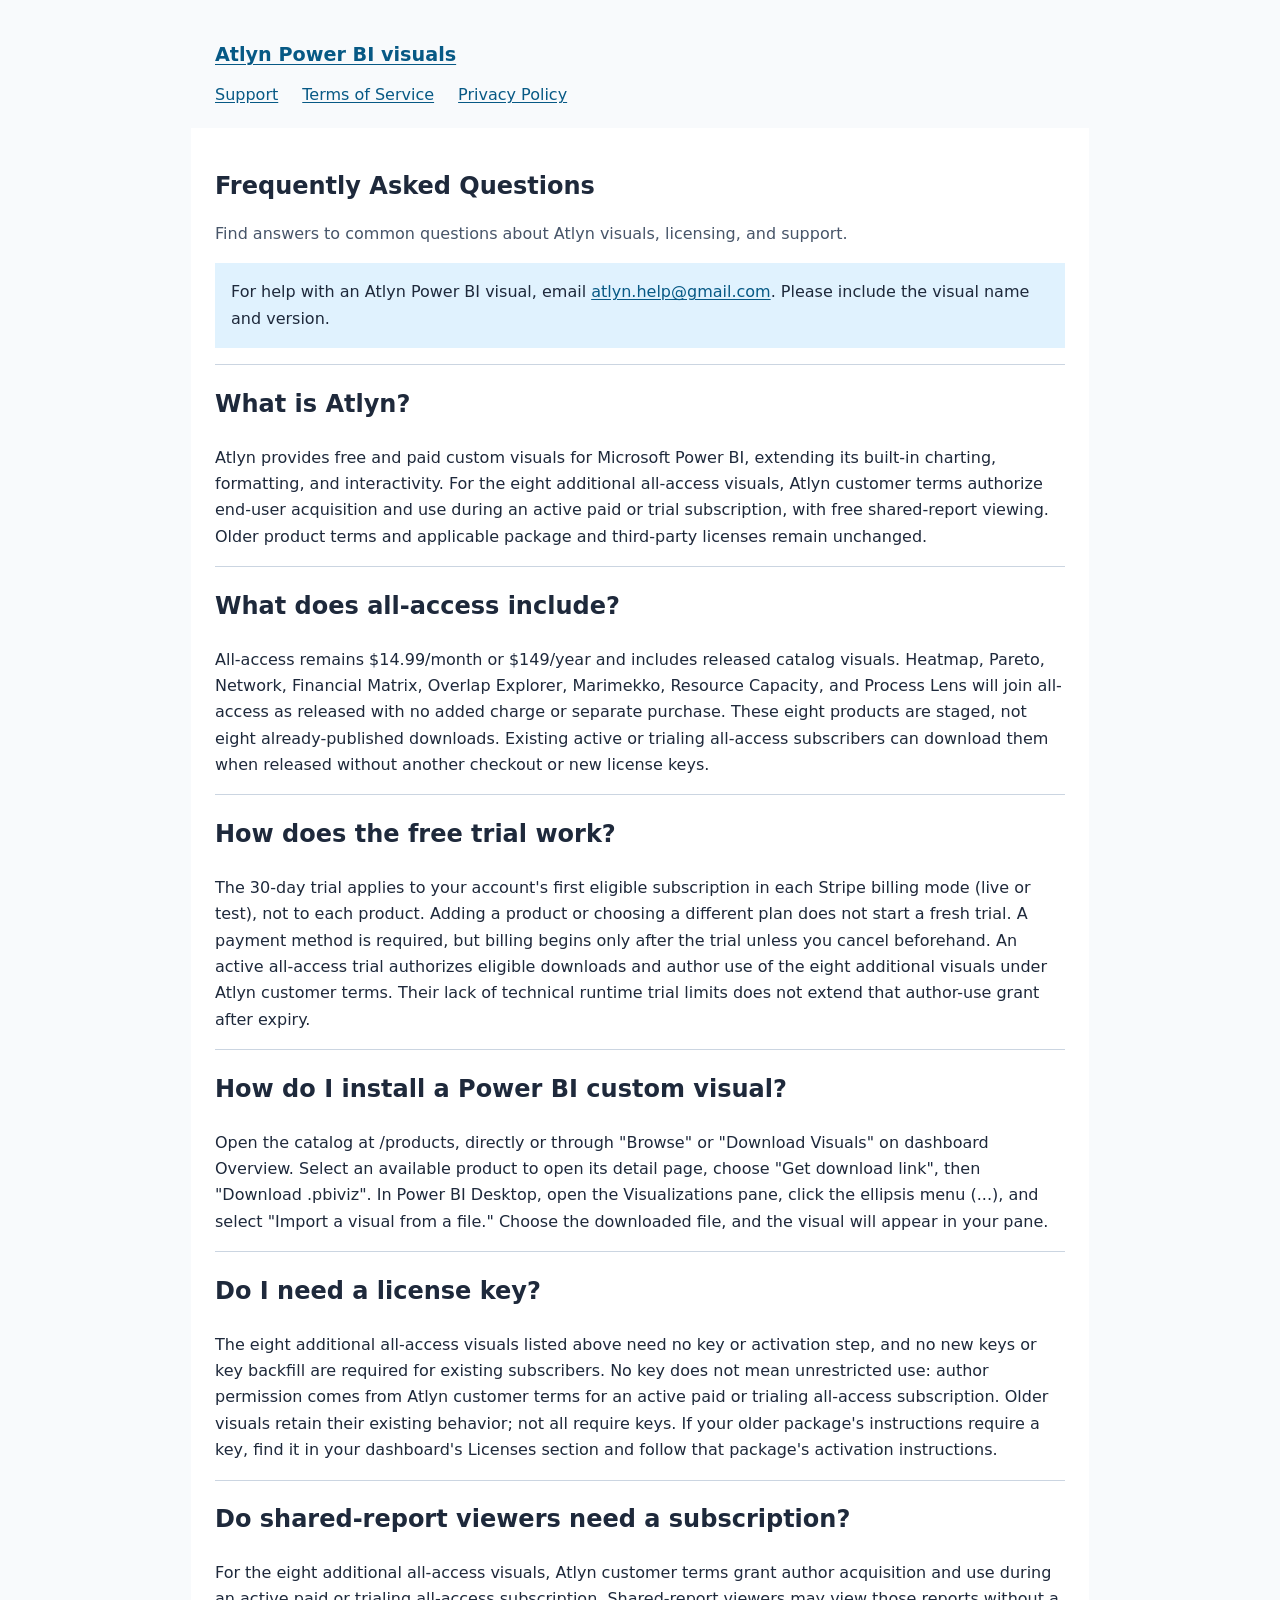
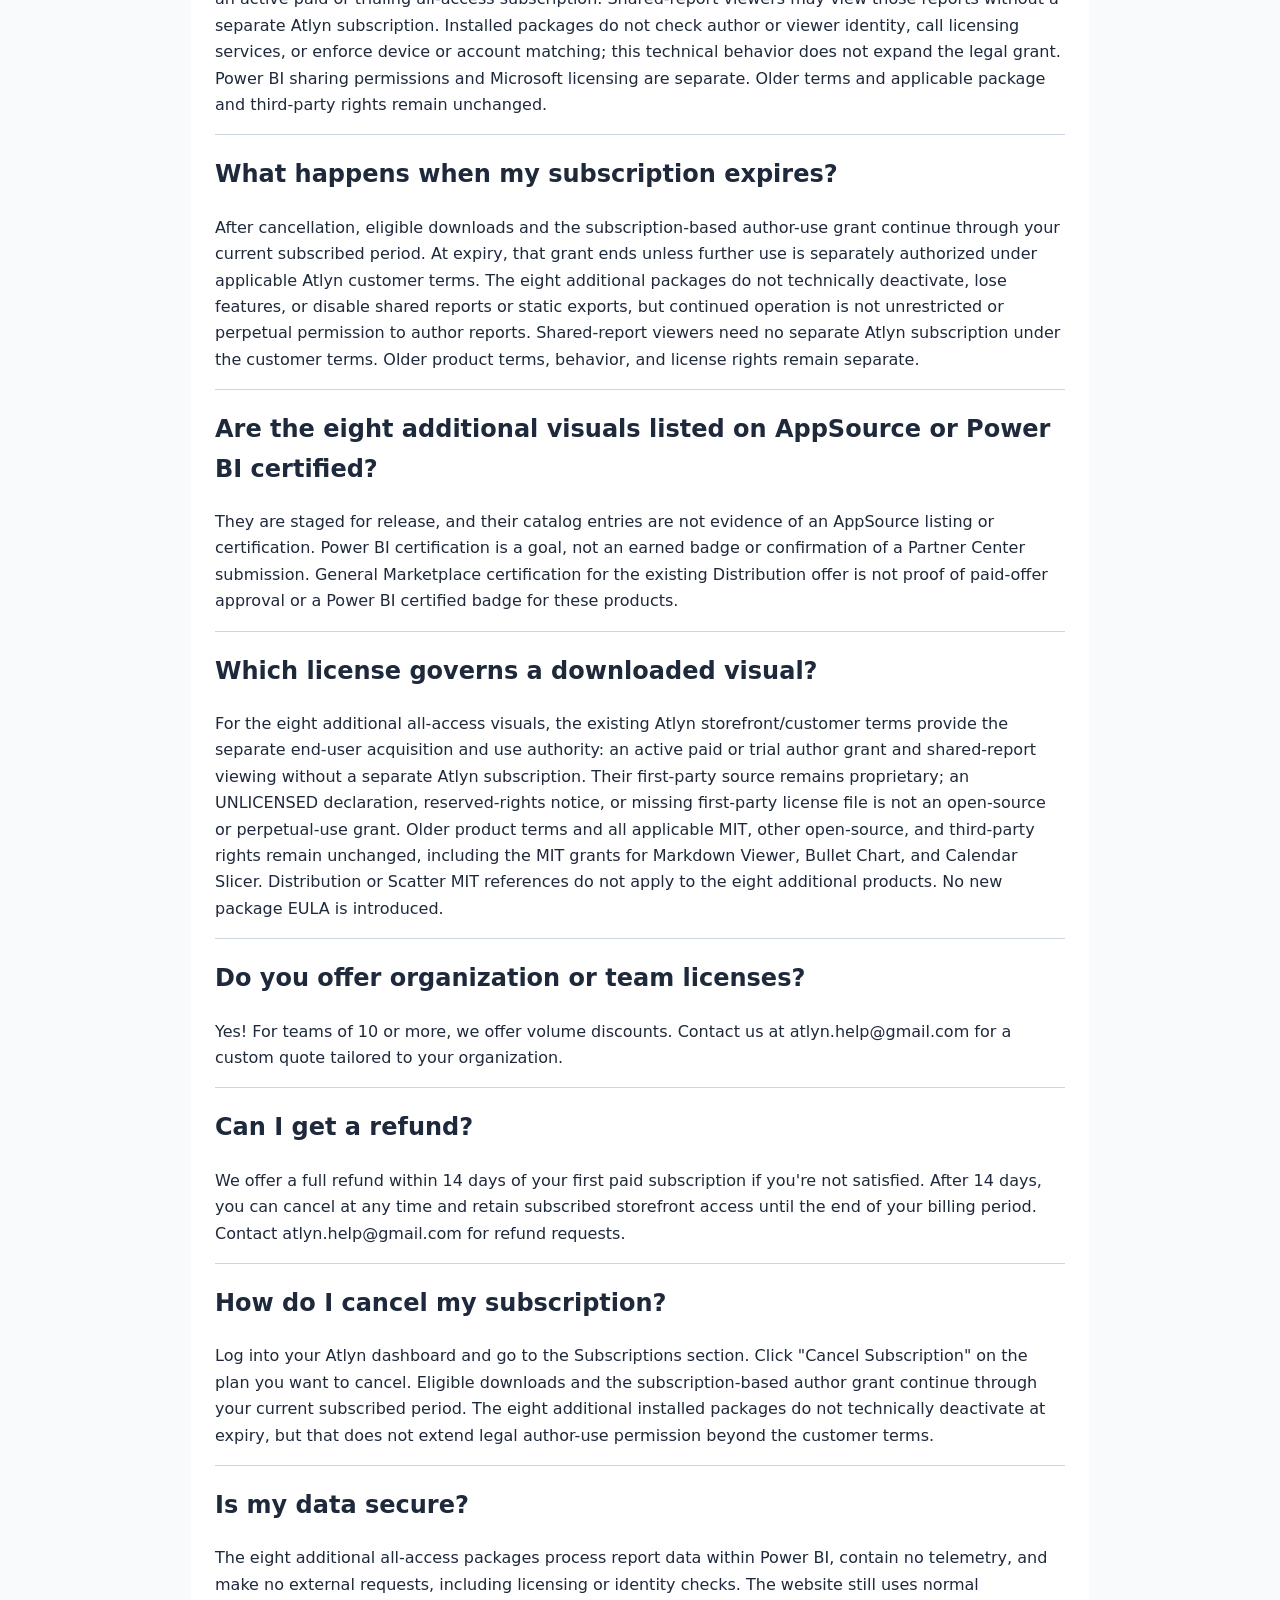
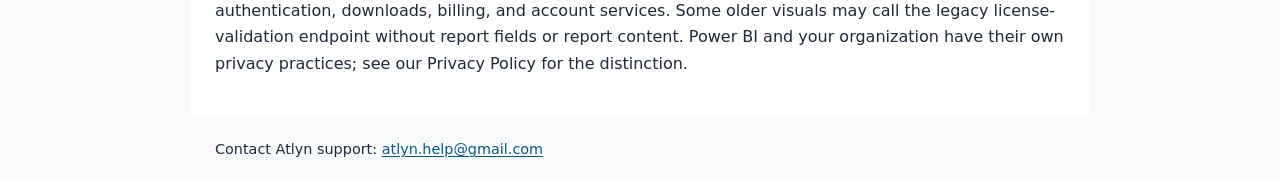
==== docs/faq/index.html @ 2f62292a "Publish public Power BI visual support documents Co-authored-by: Copilot App <223556219+Copilot@user" ====
<!doctype html>
<html lang="en">
<head>
  <meta charset="utf-8">
  <meta name="viewport" content="width=device-width, initial-scale=1">
  <title>Support | Atlyn Power BI visuals</title>
  <link rel="stylesheet" href="../../style.css">
</head>
<body>
  <header class="site-header">
    <p class="brand"><a href="../../">Atlyn Power BI visuals</a></p>
    <nav aria-label="Support and policies">
      <a href="../../docs/faq/">Support</a>
      <a href="../../legal/terms/">Terms of Service</a>
      <a href="../../legal/privacy/">Privacy Policy</a>
    </nav>
  </header>
  <main id="content"><section class="faq-page"><div class="container">
<h1>Frequently Asked Questions</h1>
    <p class="page-subtitle">Find answers to common questions about Atlyn visuals, licensing, and support.</p>
    <p class="support-contact">For help with an Atlyn Power BI visual, email <a href="mailto:atlyn.help&#64;gmail.com">atlyn.help&#64;gmail.com</a>. Please include the visual name and version.</p>
<div class="faq-list"><article class="faq-item"><h2>What is Atlyn?</h2><p>Atlyn provides free and paid custom visuals for Microsoft Power BI, extending its built-in charting, formatting, and interactivity. For the eight additional all-access visuals, Atlyn customer terms authorize end-user acquisition and use during an active paid or trial subscription, with free shared-report viewing. Older product terms and applicable package and third-party licenses remain unchanged.</p></article>
<article class="faq-item"><h2>What does all-access include?</h2><p>All-access remains $14.99/month or $149/year and includes released catalog visuals. Heatmap, Pareto, Network, Financial Matrix, Overlap Explorer, Marimekko, Resource Capacity, and Process Lens will join all-access as released with no added charge or separate purchase. These eight products are staged, not eight already-published downloads. Existing active or trialing all-access subscribers can download them when released without another checkout or new license keys.</p></article>
<article class="faq-item"><h2>How does the free trial work?</h2><p>The 30-day trial applies to your account&#39;s first eligible subscription in each Stripe billing mode (live or test), not to each product. Adding a product or choosing a different plan does not start a fresh trial. A payment method is required, but billing begins only after the trial unless you cancel beforehand. An active all-access trial authorizes eligible downloads and author use of the eight additional visuals under Atlyn customer terms. Their lack of technical runtime trial limits does not extend that author-use grant after expiry.</p></article>
<article class="faq-item"><h2>How do I install a Power BI custom visual?</h2><p>Open the catalog at /products, directly or through &quot;Browse&quot; or &quot;Download Visuals&quot; on dashboard Overview. Select an available product to open its detail page, choose &quot;Get download link&quot;, then &quot;Download .pbiviz&quot;. In Power BI Desktop, open the Visualizations pane, click the ellipsis menu (...), and select &quot;Import a visual from a file.&quot; Choose the downloaded file, and the visual will appear in your pane.</p></article>
<article class="faq-item"><h2>Do I need a license key?</h2><p>The eight additional all-access visuals listed above need no key or activation step, and no new keys or key backfill are required for existing subscribers. No key does not mean unrestricted use: author permission comes from Atlyn customer terms for an active paid or trialing all-access subscription. Older visuals retain their existing behavior; not all require keys. If your older package&#39;s instructions require a key, find it in your dashboard&#39;s Licenses section and follow that package&#39;s activation instructions.</p></article>
<article class="faq-item"><h2>Do shared-report viewers need a subscription?</h2><p>For the eight additional all-access visuals, Atlyn customer terms grant author acquisition and use during an active paid or trialing all-access subscription. Shared-report viewers may view those reports without a separate Atlyn subscription. Installed packages do not check author or viewer identity, call licensing services, or enforce device or account matching; this technical behavior does not expand the legal grant. Power BI sharing permissions and Microsoft licensing are separate. Older terms and applicable package and third-party rights remain unchanged.</p></article>
<article class="faq-item"><h2>What happens when my subscription expires?</h2><p>After cancellation, eligible downloads and the subscription-based author-use grant continue through your current subscribed period. At expiry, that grant ends unless further use is separately authorized under applicable Atlyn customer terms. The eight additional packages do not technically deactivate, lose features, or disable shared reports or static exports, but continued operation is not unrestricted or perpetual permission to author reports. Shared-report viewers need no separate Atlyn subscription under the customer terms. Older product terms, behavior, and license rights remain separate.</p></article>
<article class="faq-item"><h2>Are the eight additional visuals listed on AppSource or Power BI certified?</h2><p>They are staged for release, and their catalog entries are not evidence of an AppSource listing or certification. Power BI certification is a goal, not an earned badge or confirmation of a Partner Center submission. General Marketplace certification for the existing Distribution offer is not proof of paid-offer approval or a Power BI certified badge for these products.</p></article>
<article class="faq-item"><h2>Which license governs a downloaded visual?</h2><p>For the eight additional all-access visuals, the existing Atlyn storefront/customer terms provide the separate end-user acquisition and use authority: an active paid or trial author grant and shared-report viewing without a separate Atlyn subscription. Their first-party source remains proprietary; an UNLICENSED declaration, reserved-rights notice, or missing first-party license file is not an open-source or perpetual-use grant. Older product terms and all applicable MIT, other open-source, and third-party rights remain unchanged, including the MIT grants for Markdown Viewer, Bullet Chart, and Calendar Slicer. Distribution or Scatter MIT references do not apply to the eight additional products. No new package EULA is introduced.</p></article>
<article class="faq-item"><h2>Do you offer organization or team licenses?</h2><p>Yes! For teams of 10 or more, we offer volume discounts. Contact us at atlyn.help@gmail.com for a custom quote tailored to your organization.</p></article>
<article class="faq-item"><h2>Can I get a refund?</h2><p>We offer a full refund within 14 days of your first paid subscription if you&#39;re not satisfied. After 14 days, you can cancel at any time and retain subscribed storefront access until the end of your billing period. Contact atlyn.help@gmail.com for refund requests.</p></article>
<article class="faq-item"><h2>How do I cancel my subscription?</h2><p>Log into your Atlyn dashboard and go to the Subscriptions section. Click &quot;Cancel Subscription&quot; on the plan you want to cancel. Eligible downloads and the subscription-based author grant continue through your current subscribed period. The eight additional installed packages do not technically deactivate at expiry, but that does not extend legal author-use permission beyond the customer terms.</p></article>
<article class="faq-item"><h2>Is my data secure?</h2><p>The eight additional all-access packages process report data within Power BI, contain no telemetry, and make no external requests, including licensing or identity checks. The website still uses normal authentication, downloads, billing, and account services. Some older visuals may call the legacy license-validation endpoint without report fields or report content. Power BI and your organization have their own privacy practices; see our Privacy Policy for the distinction.</p></article></div>
</div></section></main>
  <footer class="site-footer">Contact Atlyn support: <a href="mailto:atlyn.help@gmail.com">atlyn.help@gmail.com</a></footer>
</body>
</html>
---- style.css ----
:root { font-family: system-ui, sans-serif; color: #1e293b; background: #f8fafc; }
body { margin: 0; }
a { color: #075985; text-underline-offset: 0.15em; }
.site-header, main, .site-footer { max-width: 850px; margin: 0 auto; padding: 1.5rem; }
.brand { font-size: 1.2rem; font-weight: 700; }
nav { display: flex; flex-wrap: wrap; gap: 0.5rem 1.5rem; }
main { background: white; line-height: 1.65; }
h1 { line-height: 1.2; }
.last-updated, .page-subtitle { color: #475569; }
.support-contact { padding: 1rem; background: #e0f2fe; }
.faq-item { border-top: 1px solid #cbd5e1; }
.site-footer { font-size: 0.9rem; }
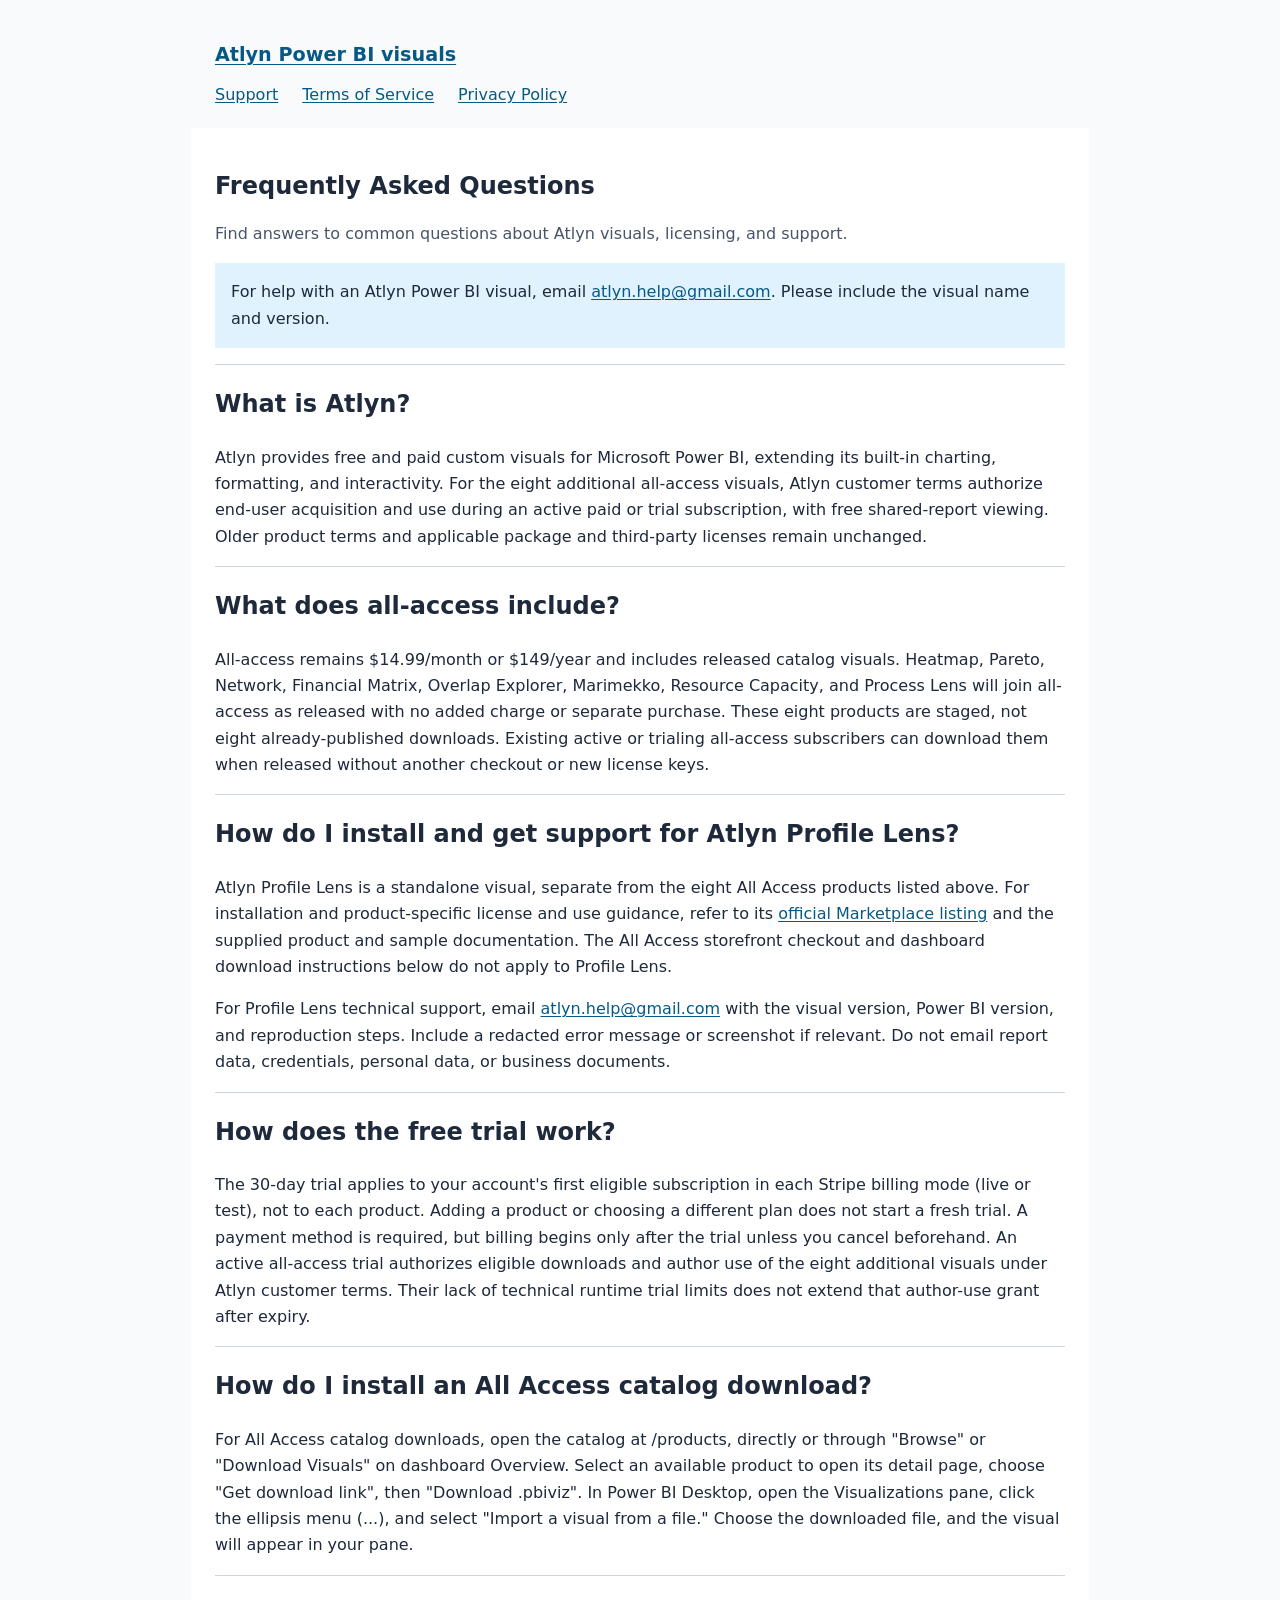
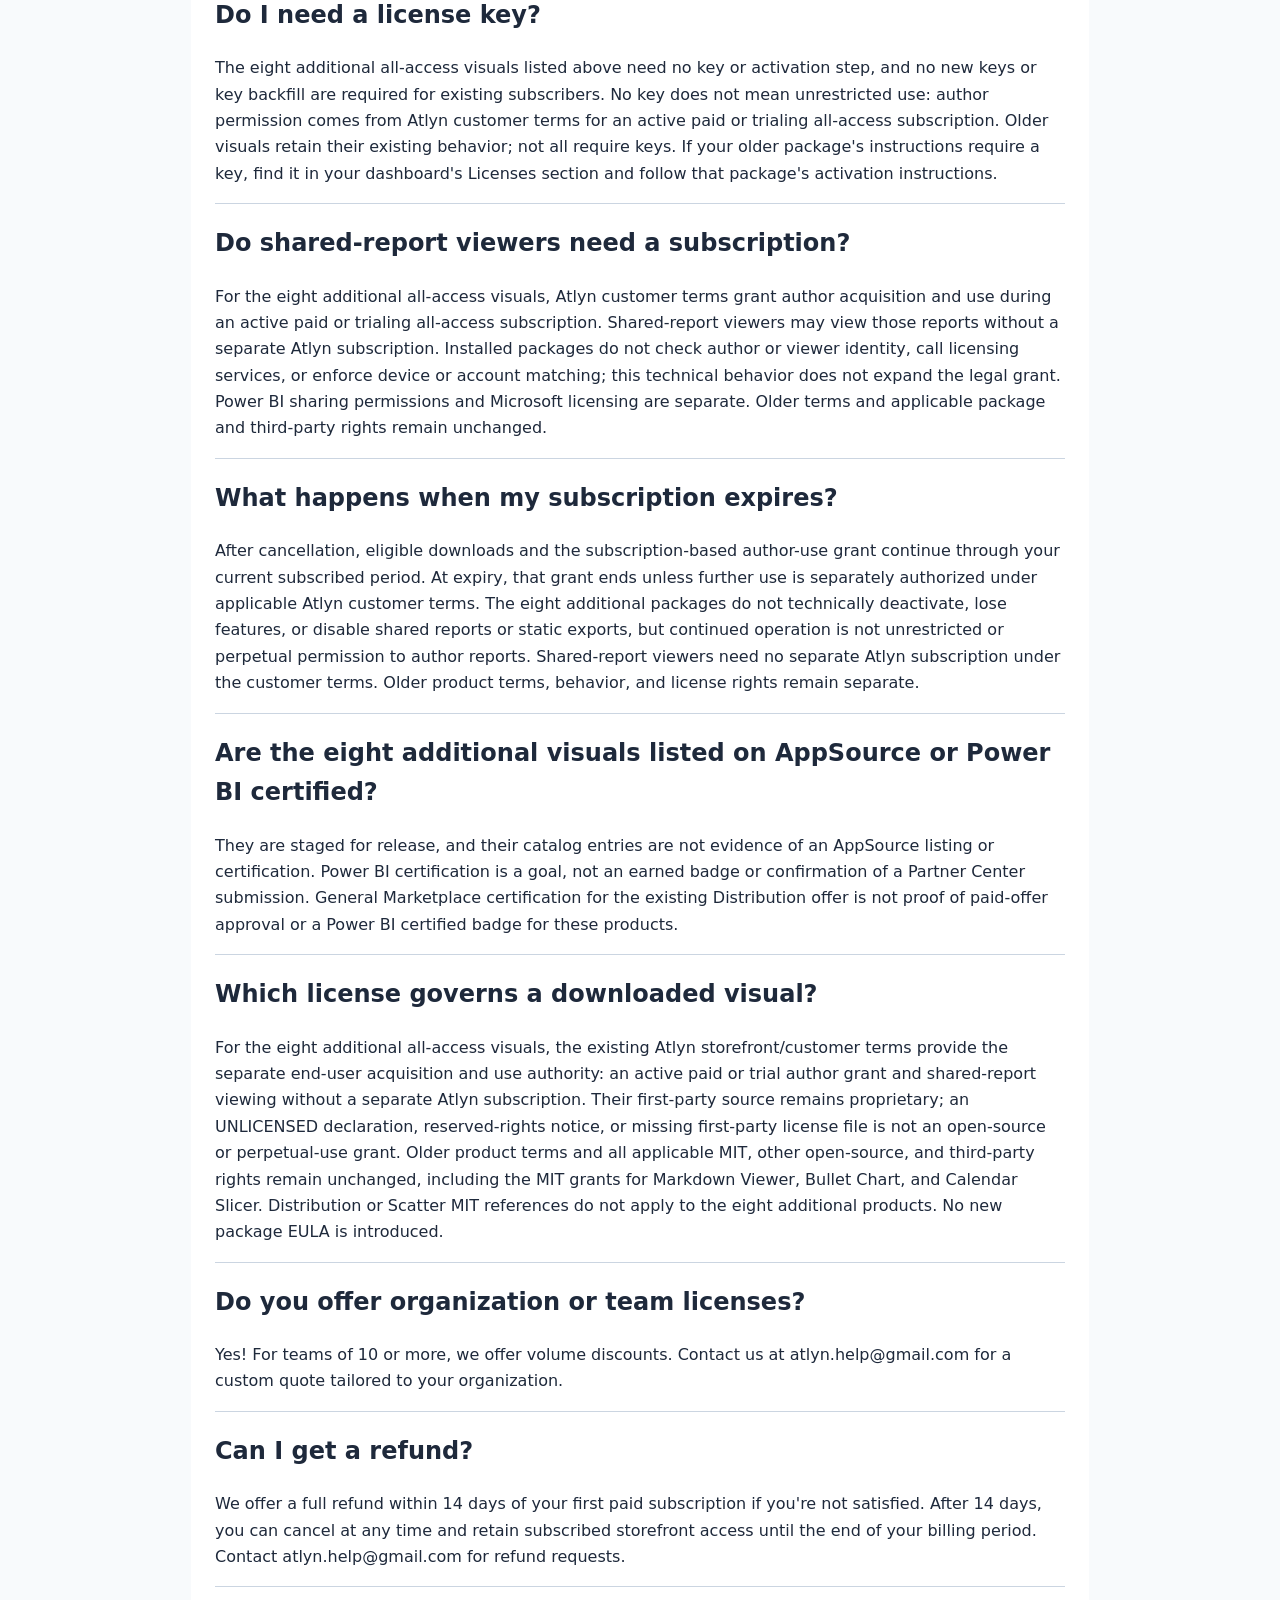
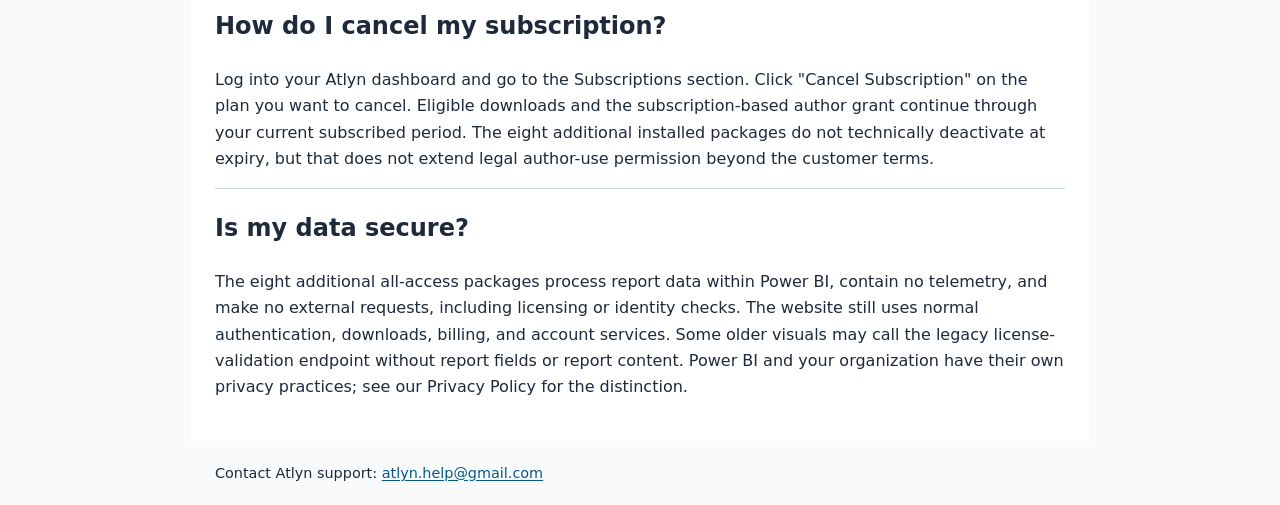
==== commit af09045c: "Clarify standalone Profile Lens support in fallback FAQ Co-authored-by: Copilot App <223556219+Copil" ====
--- a/docs/faq/index.html
+++ b/docs/faq/index.html
@@ -21,8 +21,9 @@
     <p class="support-contact">For help with an Atlyn Power BI visual, email <a href="mailto:atlyn.help&#64;gmail.com">atlyn.help&#64;gmail.com</a>. Please include the visual name and version.</p>
 <div class="faq-list"><article class="faq-item"><h2>What is Atlyn?</h2><p>Atlyn provides free and paid custom visuals for Microsoft Power BI, extending its built-in charting, formatting, and interactivity. For the eight additional all-access visuals, Atlyn customer terms authorize end-user acquisition and use during an active paid or trial subscription, with free shared-report viewing. Older product terms and applicable package and third-party licenses remain unchanged.</p></article>
 <article class="faq-item"><h2>What does all-access include?</h2><p>All-access remains $14.99/month or $149/year and includes released catalog visuals. Heatmap, Pareto, Network, Financial Matrix, Overlap Explorer, Marimekko, Resource Capacity, and Process Lens will join all-access as released with no added charge or separate purchase. These eight products are staged, not eight already-published downloads. Existing active or trialing all-access subscribers can download them when released without another checkout or new license keys.</p></article>
+<article class="faq-item"><h2>How do I install and get support for Atlyn Profile Lens?</h2><p>Atlyn Profile Lens is a standalone visual, separate from the eight All Access products listed above. For installation and product-specific license and use guidance, refer to its <a href="https://marketplace.microsoft.com/en-us/product/atlyn.atlyn-profile-lens?tab=DetailsAndSupport">official Marketplace listing</a> and the supplied product and sample documentation. The All Access storefront checkout and dashboard download instructions below do not apply to Profile Lens.</p><p>For Profile Lens technical support, email <a href="mailto:atlyn.help@gmail.com">atlyn.help@gmail.com</a> with the visual version, Power BI version, and reproduction steps. Include a redacted error message or screenshot if relevant. Do not email report data, credentials, personal data, or business documents.</p></article>
 <article class="faq-item"><h2>How does the free trial work?</h2><p>The 30-day trial applies to your account&#39;s first eligible subscription in each Stripe billing mode (live or test), not to each product. Adding a product or choosing a different plan does not start a fresh trial. A payment method is required, but billing begins only after the trial unless you cancel beforehand. An active all-access trial authorizes eligible downloads and author use of the eight additional visuals under Atlyn customer terms. Their lack of technical runtime trial limits does not extend that author-use grant after expiry.</p></article>
-<article class="faq-item"><h2>How do I install a Power BI custom visual?</h2><p>Open the catalog at /products, directly or through &quot;Browse&quot; or &quot;Download Visuals&quot; on dashboard Overview. Select an available product to open its detail page, choose &quot;Get download link&quot;, then &quot;Download .pbiviz&quot;. In Power BI Desktop, open the Visualizations pane, click the ellipsis menu (...), and select &quot;Import a visual from a file.&quot; Choose the downloaded file, and the visual will appear in your pane.</p></article>
+<article class="faq-item"><h2>How do I install an All Access catalog download?</h2><p>For All Access catalog downloads, open the catalog at /products, directly or through &quot;Browse&quot; or &quot;Download Visuals&quot; on dashboard Overview. Select an available product to open its detail page, choose &quot;Get download link&quot;, then &quot;Download .pbiviz&quot;. In Power BI Desktop, open the Visualizations pane, click the ellipsis menu (...), and select &quot;Import a visual from a file.&quot; Choose the downloaded file, and the visual will appear in your pane.</p></article>
 <article class="faq-item"><h2>Do I need a license key?</h2><p>The eight additional all-access visuals listed above need no key or activation step, and no new keys or key backfill are required for existing subscribers. No key does not mean unrestricted use: author permission comes from Atlyn customer terms for an active paid or trialing all-access subscription. Older visuals retain their existing behavior; not all require keys. If your older package&#39;s instructions require a key, find it in your dashboard&#39;s Licenses section and follow that package&#39;s activation instructions.</p></article>
 <article class="faq-item"><h2>Do shared-report viewers need a subscription?</h2><p>For the eight additional all-access visuals, Atlyn customer terms grant author acquisition and use during an active paid or trialing all-access subscription. Shared-report viewers may view those reports without a separate Atlyn subscription. Installed packages do not check author or viewer identity, call licensing services, or enforce device or account matching; this technical behavior does not expand the legal grant. Power BI sharing permissions and Microsoft licensing are separate. Older terms and applicable package and third-party rights remain unchanged.</p></article>
 <article class="faq-item"><h2>What happens when my subscription expires?</h2><p>After cancellation, eligible downloads and the subscription-based author-use grant continue through your current subscribed period. At expiry, that grant ends unless further use is separately authorized under applicable Atlyn customer terms. The eight additional packages do not technically deactivate, lose features, or disable shared reports or static exports, but continued operation is not unrestricted or perpetual permission to author reports. Shared-report viewers need no separate Atlyn subscription under the customer terms. Older product terms, behavior, and license rights remain separate.</p></article>
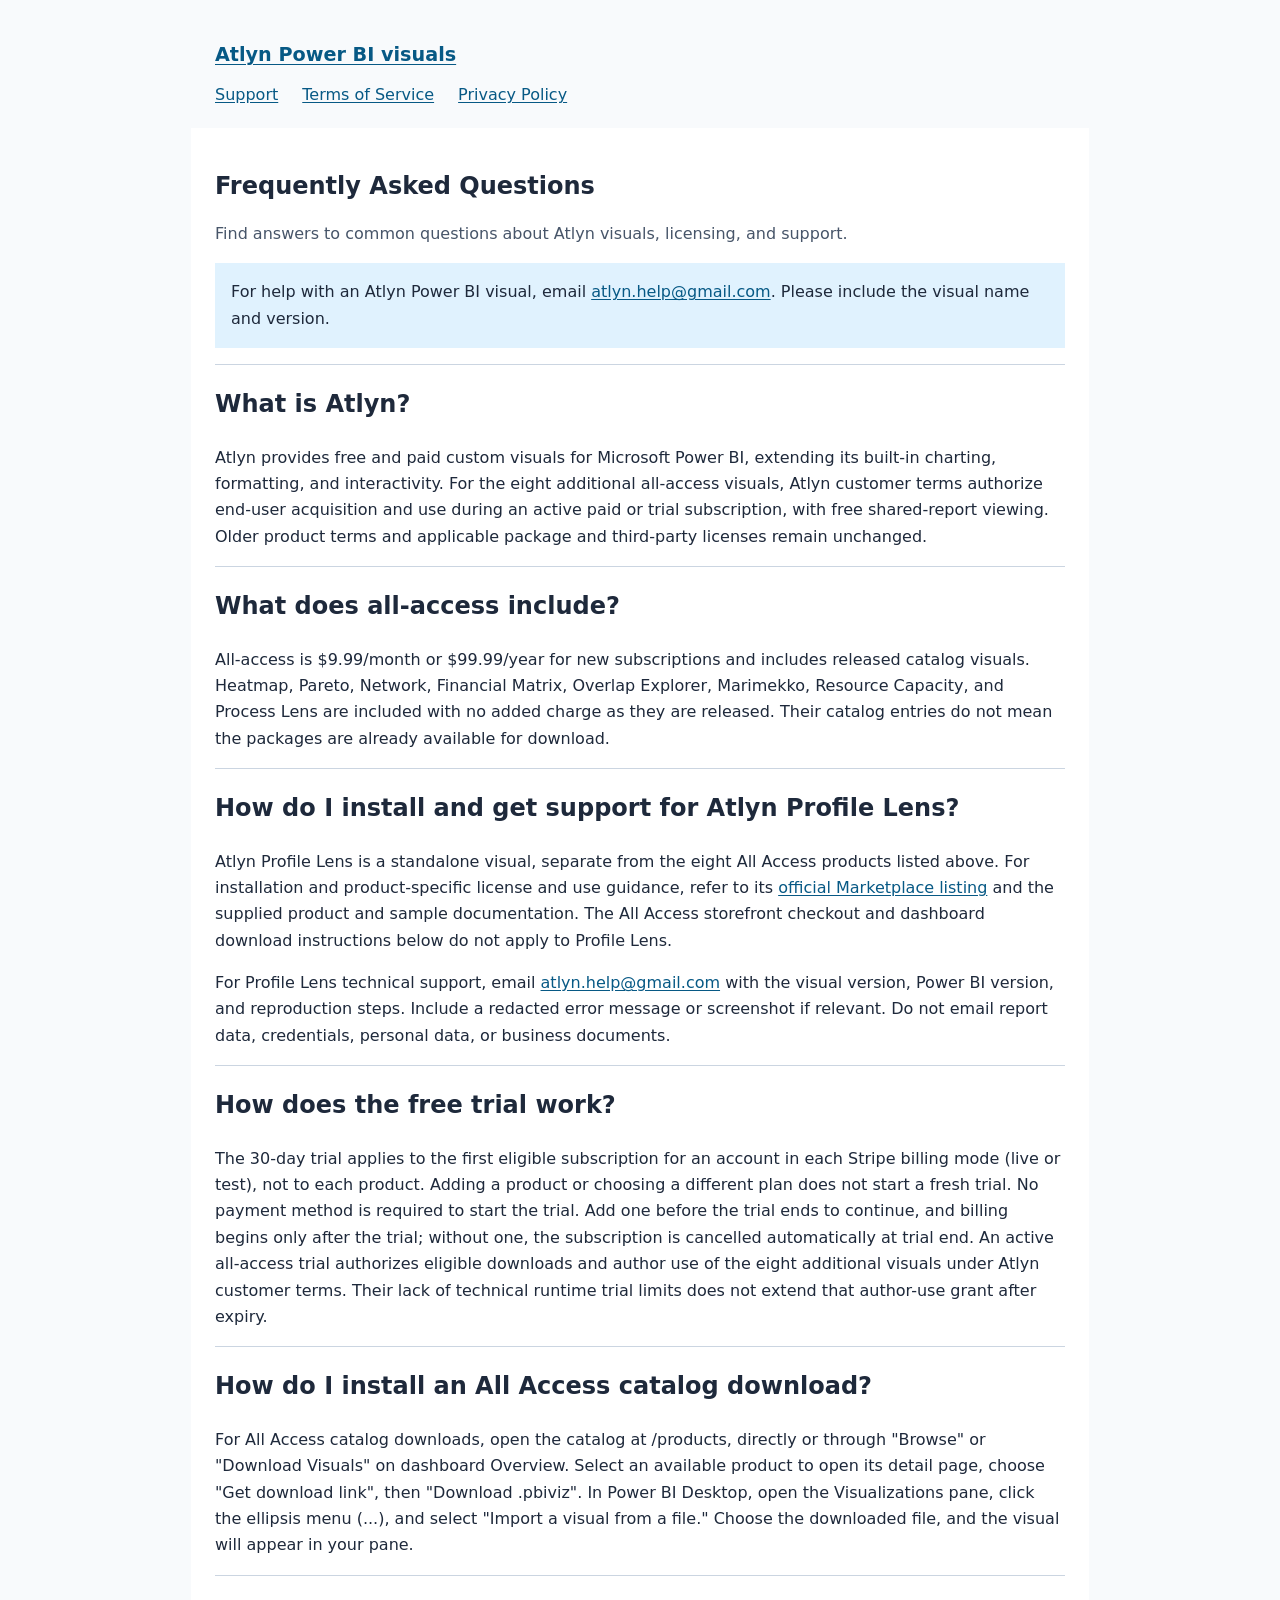
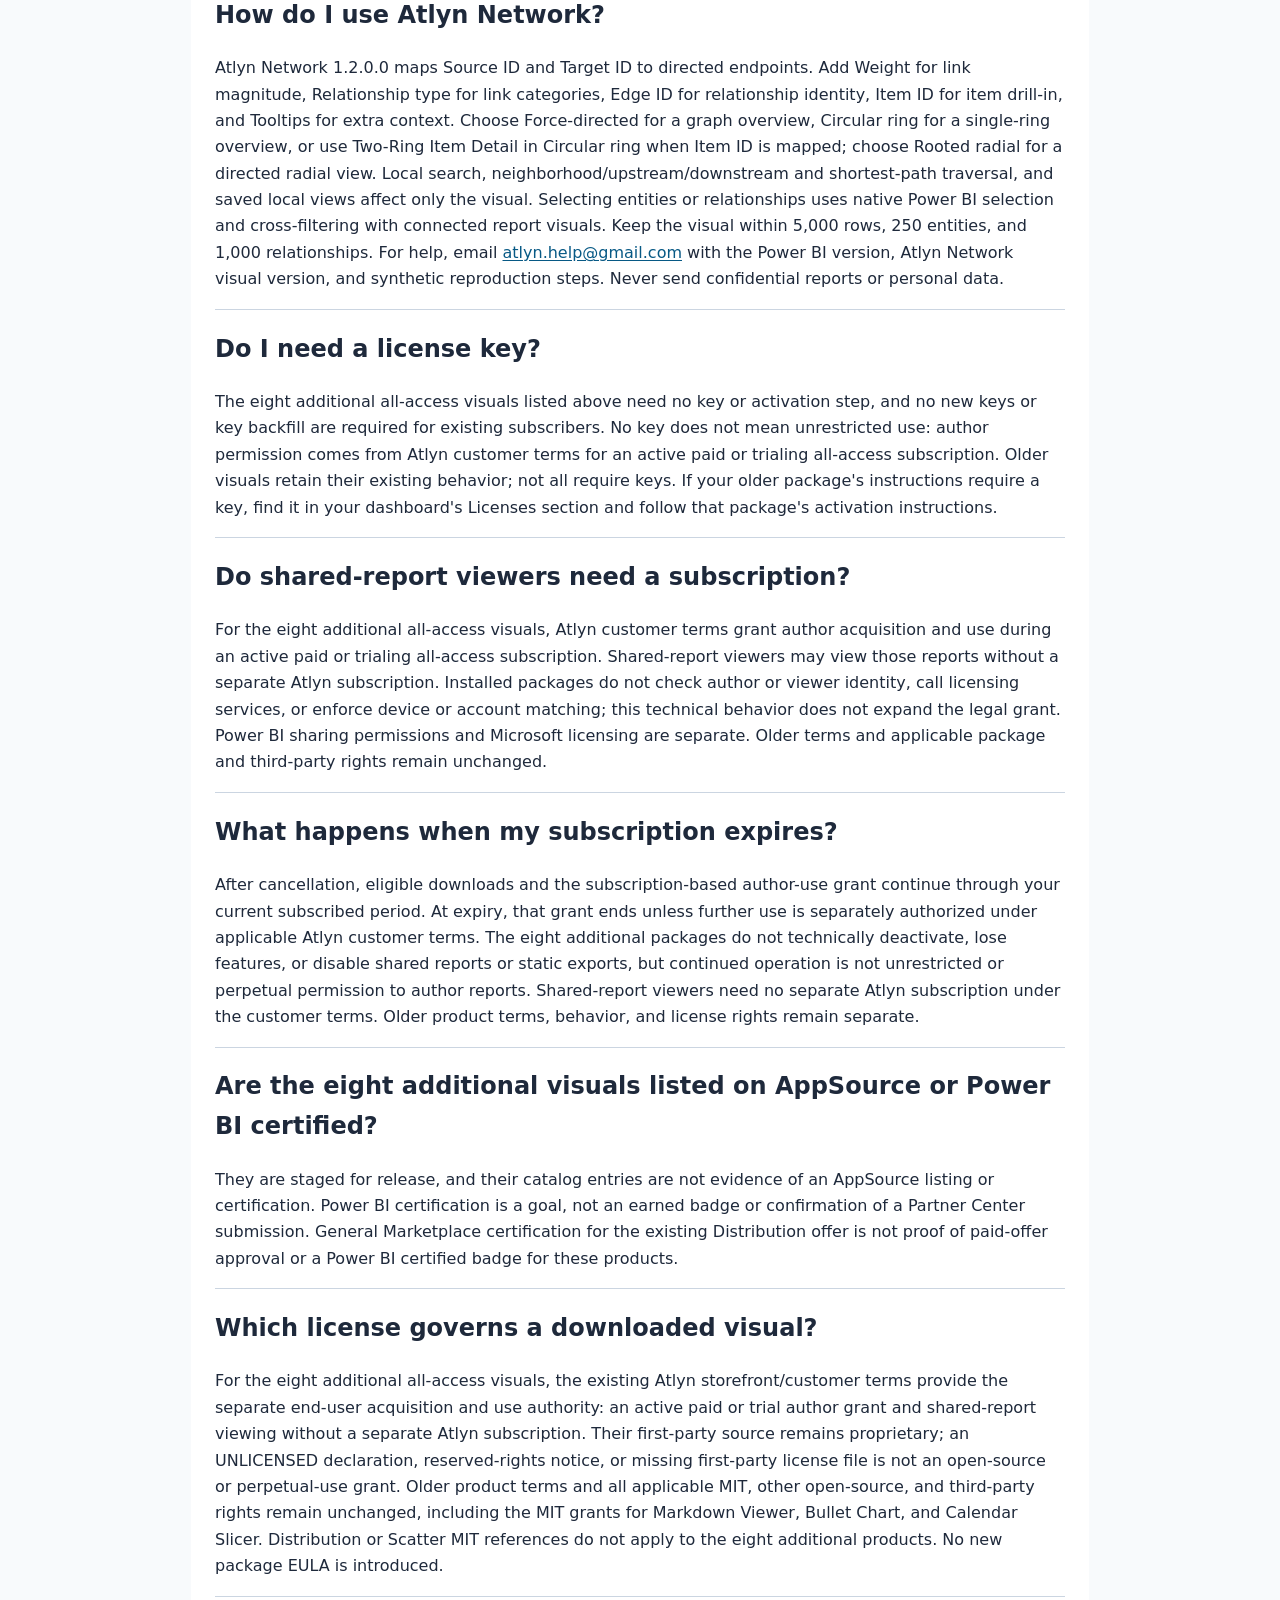
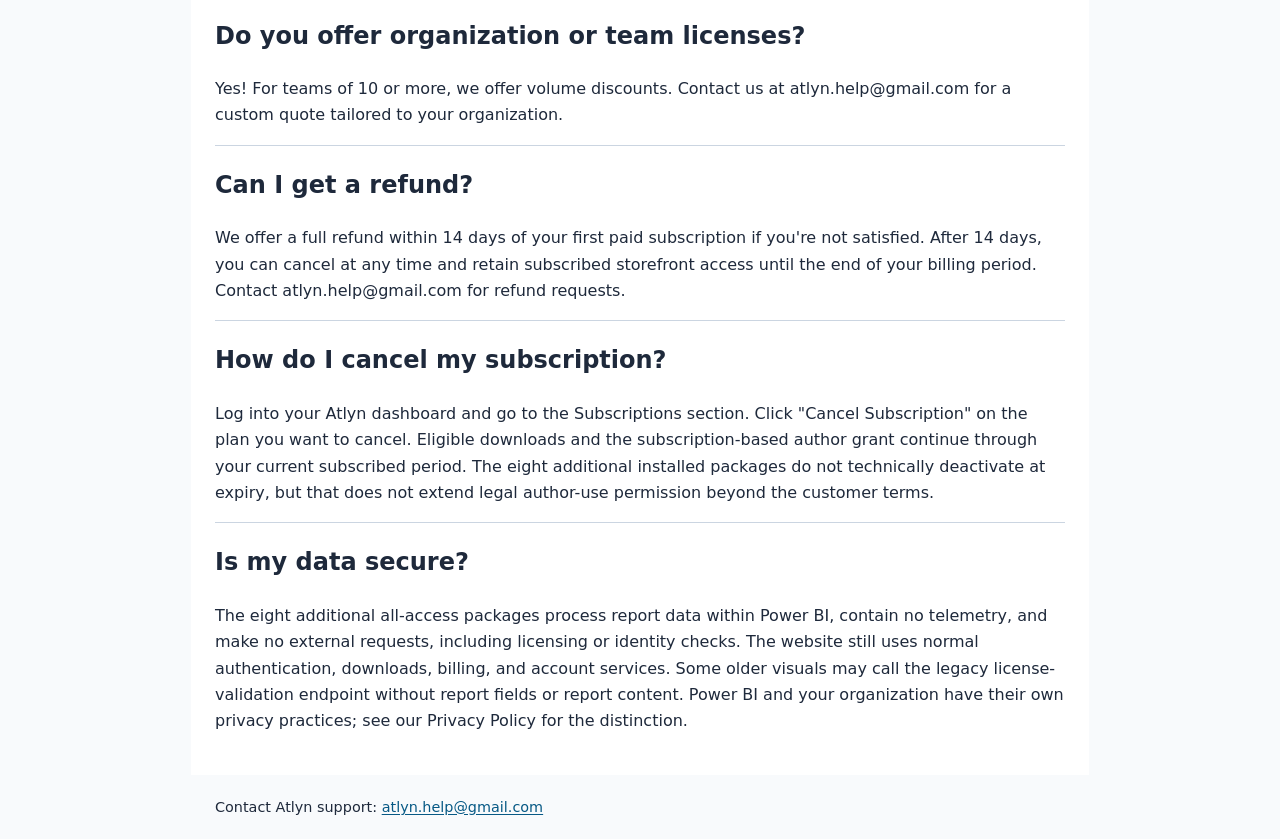
==== commit ccfdd043: "Add Atlyn Network support guide and FAQ Co-authored-by: Copilot App <223556219+Copilot@users.noreply" ====
--- a/docs/faq/index.html
+++ b/docs/faq/index.html
@@ -20,10 +20,11 @@
     <p class="page-subtitle">Find answers to common questions about Atlyn visuals, licensing, and support.</p>
     <p class="support-contact">For help with an Atlyn Power BI visual, email <a href="mailto:atlyn.help&#64;gmail.com">atlyn.help&#64;gmail.com</a>. Please include the visual name and version.</p>
 <div class="faq-list"><article class="faq-item"><h2>What is Atlyn?</h2><p>Atlyn provides free and paid custom visuals for Microsoft Power BI, extending its built-in charting, formatting, and interactivity. For the eight additional all-access visuals, Atlyn customer terms authorize end-user acquisition and use during an active paid or trial subscription, with free shared-report viewing. Older product terms and applicable package and third-party licenses remain unchanged.</p></article>
-<article class="faq-item"><h2>What does all-access include?</h2><p>All-access remains $14.99/month or $149/year and includes released catalog visuals. Heatmap, Pareto, Network, Financial Matrix, Overlap Explorer, Marimekko, Resource Capacity, and Process Lens will join all-access as released with no added charge or separate purchase. These eight products are staged, not eight already-published downloads. Existing active or trialing all-access subscribers can download them when released without another checkout or new license keys.</p></article>
+<article class="faq-item"><h2>What does all-access include?</h2><p>All-access is $9.99/month or $99.99/year for new subscriptions and includes released catalog visuals. Heatmap, Pareto, Network, Financial Matrix, Overlap Explorer, Marimekko, Resource Capacity, and Process Lens are included with no added charge as they are released. Their catalog entries do not mean the packages are already available for download.</p></article>
 <article class="faq-item"><h2>How do I install and get support for Atlyn Profile Lens?</h2><p>Atlyn Profile Lens is a standalone visual, separate from the eight All Access products listed above. For installation and product-specific license and use guidance, refer to its <a href="https://marketplace.microsoft.com/en-us/product/atlyn.atlyn-profile-lens?tab=DetailsAndSupport">official Marketplace listing</a> and the supplied product and sample documentation. The All Access storefront checkout and dashboard download instructions below do not apply to Profile Lens.</p><p>For Profile Lens technical support, email <a href="mailto:atlyn.help@gmail.com">atlyn.help@gmail.com</a> with the visual version, Power BI version, and reproduction steps. Include a redacted error message or screenshot if relevant. Do not email report data, credentials, personal data, or business documents.</p></article>
-<article class="faq-item"><h2>How does the free trial work?</h2><p>The 30-day trial applies to your account&#39;s first eligible subscription in each Stripe billing mode (live or test), not to each product. Adding a product or choosing a different plan does not start a fresh trial. A payment method is required, but billing begins only after the trial unless you cancel beforehand. An active all-access trial authorizes eligible downloads and author use of the eight additional visuals under Atlyn customer terms. Their lack of technical runtime trial limits does not extend that author-use grant after expiry.</p></article>
+<article class="faq-item"><h2>How does the free trial work?</h2><p>The 30-day trial applies to the first eligible subscription for an account in each Stripe billing mode (live or test), not to each product. Adding a product or choosing a different plan does not start a fresh trial. No payment method is required to start the trial. Add one before the trial ends to continue, and billing begins only after the trial; without one, the subscription is cancelled automatically at trial end. An active all-access trial authorizes eligible downloads and author use of the eight additional visuals under Atlyn customer terms. Their lack of technical runtime trial limits does not extend that author-use grant after expiry.</p></article>
 <article class="faq-item"><h2>How do I install an All Access catalog download?</h2><p>For All Access catalog downloads, open the catalog at /products, directly or through &quot;Browse&quot; or &quot;Download Visuals&quot; on dashboard Overview. Select an available product to open its detail page, choose &quot;Get download link&quot;, then &quot;Download .pbiviz&quot;. In Power BI Desktop, open the Visualizations pane, click the ellipsis menu (...), and select &quot;Import a visual from a file.&quot; Choose the downloaded file, and the visual will appear in your pane.</p></article>
+<article class="faq-item"><h2>How do I use Atlyn Network?</h2><p>Atlyn Network 1.2.0.0 maps Source ID and Target ID to directed endpoints. Add Weight for link magnitude, Relationship type for link categories, Edge ID for relationship identity, Item ID for item drill-in, and Tooltips for extra context. Choose Force-directed for a graph overview, Circular ring for a single-ring overview, or use Two-Ring Item Detail in Circular ring when Item ID is mapped; choose Rooted radial for a directed radial view. Local search, neighborhood/upstream/downstream and shortest-path traversal, and saved local views affect only the visual. Selecting entities or relationships uses native Power BI selection and cross-filtering with connected report visuals. Keep the visual within 5,000 rows, 250 entities, and 1,000 relationships. For help, email <a href="mailto:atlyn.help@gmail.com">atlyn.help@gmail.com</a> with the Power BI version, Atlyn Network visual version, and synthetic reproduction steps. Never send confidential reports or personal data.</p></article>
 <article class="faq-item"><h2>Do I need a license key?</h2><p>The eight additional all-access visuals listed above need no key or activation step, and no new keys or key backfill are required for existing subscribers. No key does not mean unrestricted use: author permission comes from Atlyn customer terms for an active paid or trialing all-access subscription. Older visuals retain their existing behavior; not all require keys. If your older package&#39;s instructions require a key, find it in your dashboard&#39;s Licenses section and follow that package&#39;s activation instructions.</p></article>
 <article class="faq-item"><h2>Do shared-report viewers need a subscription?</h2><p>For the eight additional all-access visuals, Atlyn customer terms grant author acquisition and use during an active paid or trialing all-access subscription. Shared-report viewers may view those reports without a separate Atlyn subscription. Installed packages do not check author or viewer identity, call licensing services, or enforce device or account matching; this technical behavior does not expand the legal grant. Power BI sharing permissions and Microsoft licensing are separate. Older terms and applicable package and third-party rights remain unchanged.</p></article>
 <article class="faq-item"><h2>What happens when my subscription expires?</h2><p>After cancellation, eligible downloads and the subscription-based author-use grant continue through your current subscribed period. At expiry, that grant ends unless further use is separately authorized under applicable Atlyn customer terms. The eight additional packages do not technically deactivate, lose features, or disable shared reports or static exports, but continued operation is not unrestricted or perpetual permission to author reports. Shared-report viewers need no separate Atlyn subscription under the customer terms. Older product terms, behavior, and license rights remain separate.</p></article>
